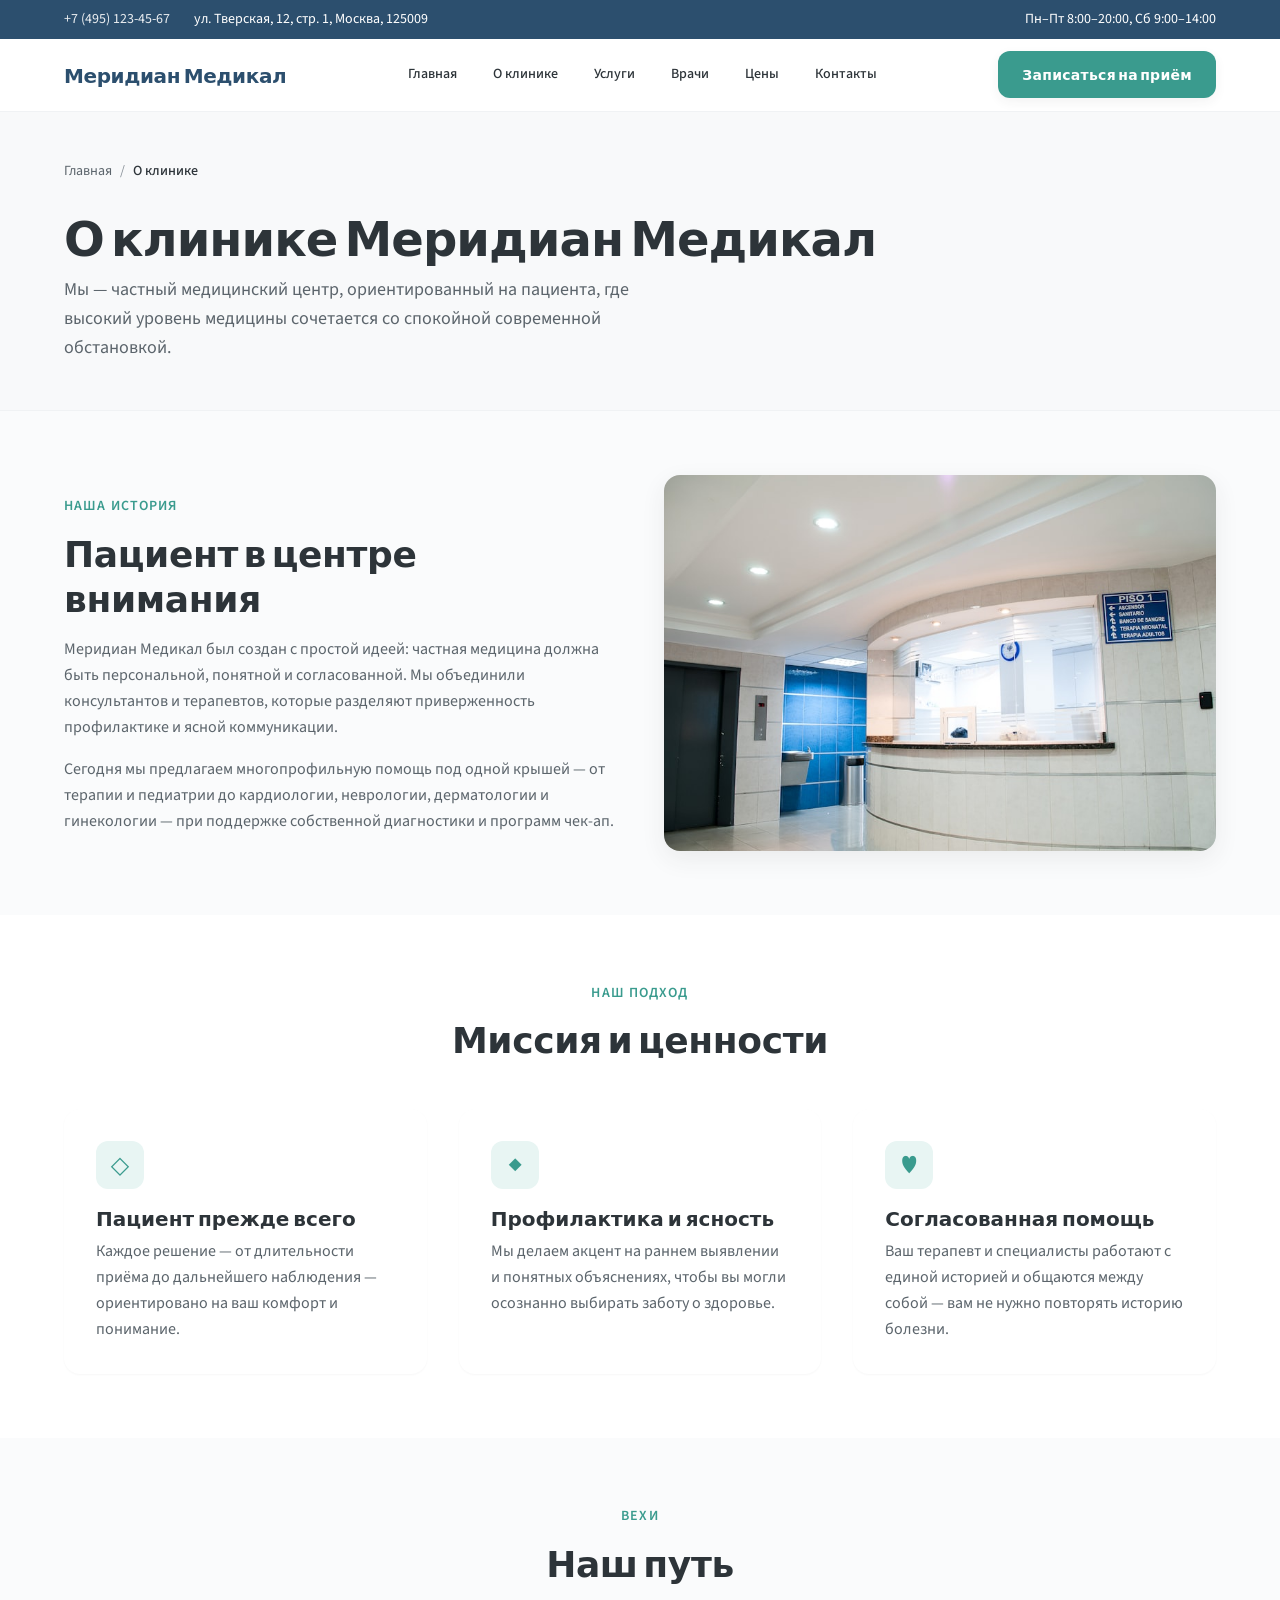
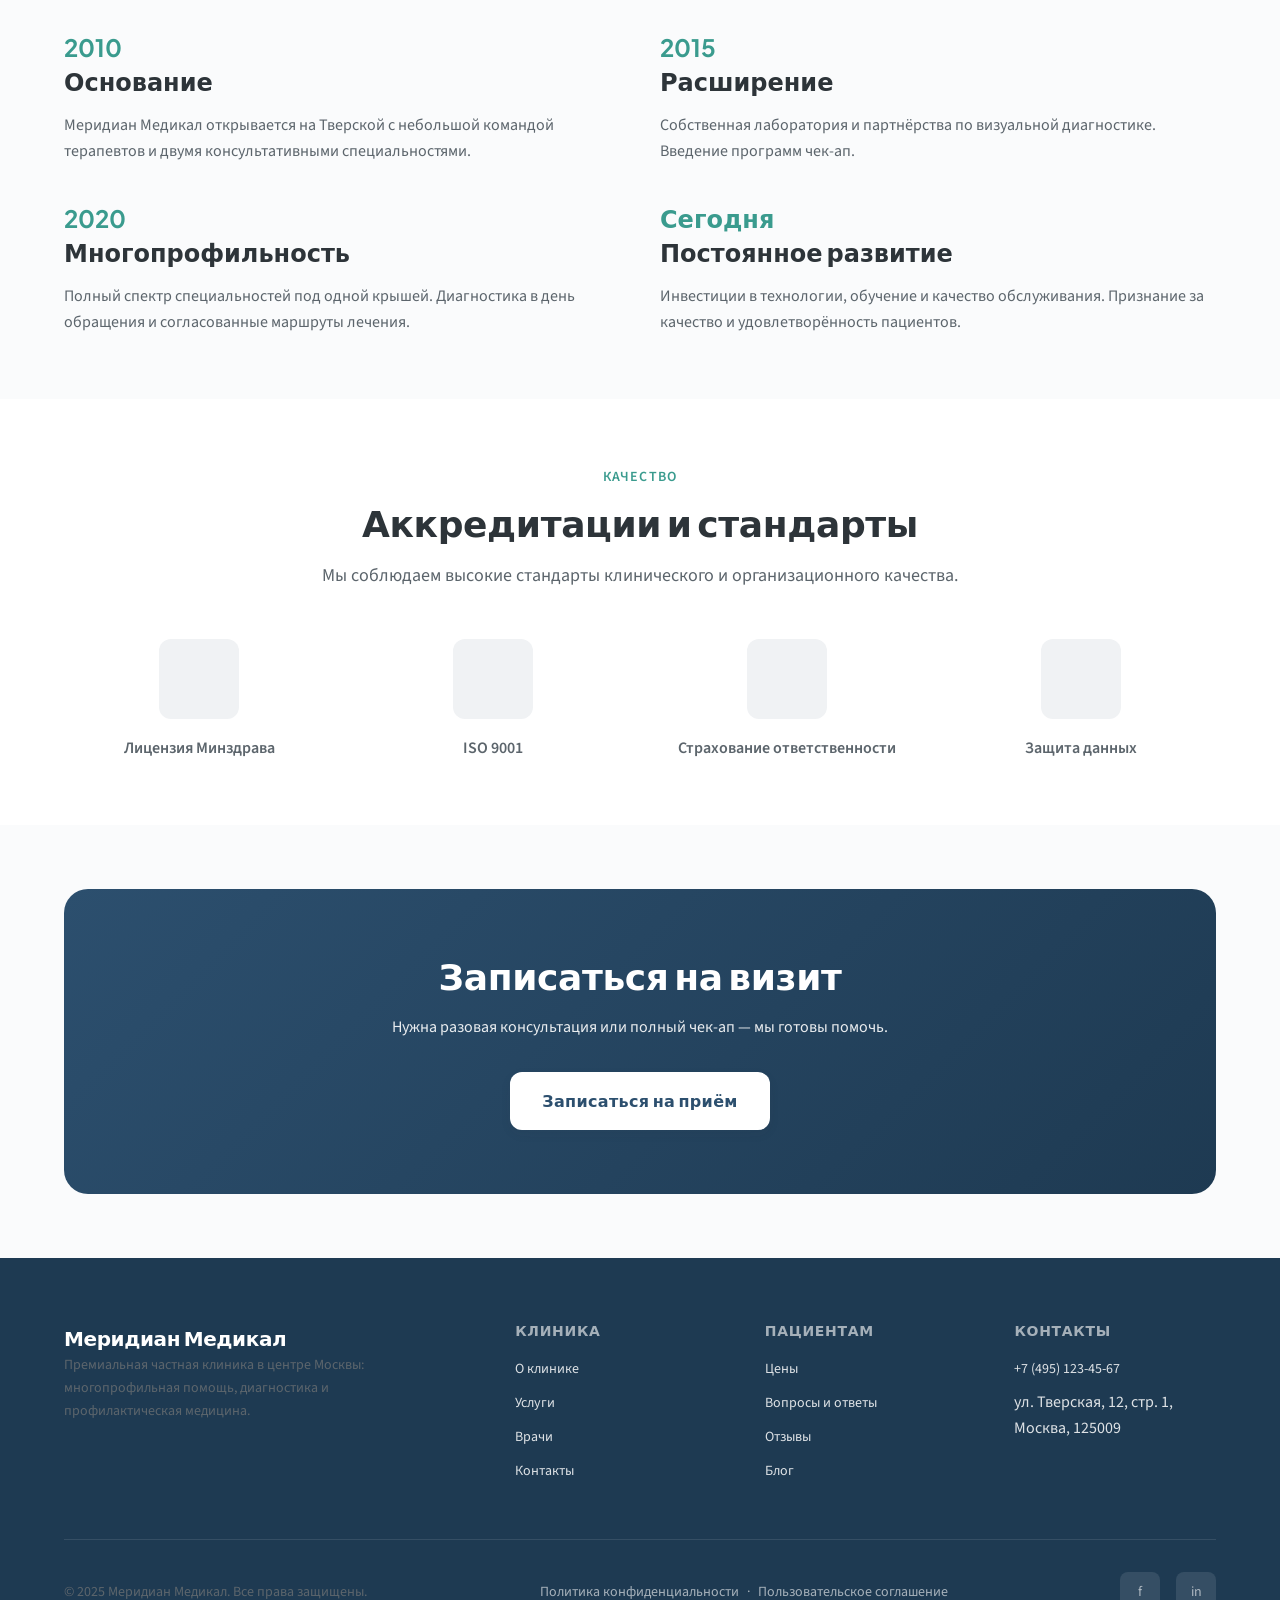
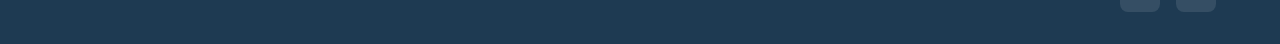
==== about.html @ b77b6111 "added files" ====
<!DOCTYPE html>
<html lang="ru">
<head>
  <meta charset="UTF-8">
  <meta name="viewport" content="width=device-width, initial-scale=1.0">
  <meta name="description" content="Наша история, миссия и ценности. Меридиан Медикал — частная клиника, ориентированная на пациента, в Москве.">
  <title>О нас | Меридиан Медикал</title>
  <link rel="preconnect" href="https://fonts.googleapis.com">
  <link rel="preconnect" href="https://fonts.gstatic.com" crossorigin>
  <link href="https://fonts.googleapis.com/css2?family=Plus+Jakarta+Sans:wght@400;500;600;700&family=Source+Sans+3:wght@400;500;600&display=swap" rel="stylesheet">
  <link rel="stylesheet" href="css/variables.css">
  <link rel="stylesheet" href="css/base.css">
  <link rel="stylesheet" href="css/components.css">
  <link rel="stylesheet" href="css/layout.css">
</head>
<body>
  <a href="#main" class="skip-link">Перейти к основному содержимому</a>
  <div class="topbar">
    <div class="container topbar__inner">
      <div class="topbar__left">
        <span class="topbar__item"><a href="tel:+74951234567">+7 (495) 123-45-67</a></span>
        <span class="topbar__item">ул. Тверская, 12, стр. 1, Москва, 125009</span>
      </div>
      <div class="topbar__right">
        <span class="topbar__item">Пн–Пт 8:00–20:00, Сб 9:00–14:00</span>
      </div>
    </div>
  </div>
  <header class="site-header" id="header">
    <div class="container header-inner">
      <a href="index.html" class="header-logo">Меридиан Медикал</a>
      <nav class="main-nav" aria-label="Основная навигация">
        <ul class="nav-list">
          <li class="nav-item"><a href="index.html" class="nav-link">Главная</a></li>
          <li class="nav-item"><a href="about.html" class="nav-link">О клинике</a></li>
          <li class="nav-item nav-item--dropdown">
            <a href="services.html" class="nav-link">Услуги</a>
            <ul class="nav-dropdown">
              <li><a href="service-cardiology.html">Кардиология</a></li>
              <li><a href="services.html#diagnostics">Диагностика</a></li>
              <li><a href="checkup-packages.html">Программы чек-ап</a></li>
            </ul>
          </li>
          <li class="nav-item"><a href="doctors.html" class="nav-link">Врачи</a></li>
          <li class="nav-item"><a href="pricing.html" class="nav-link">Цены</a></li>
          <li class="nav-item"><a href="contact.html" class="nav-link">Контакты</a></li>
        </ul>
      </nav>
      <a href="contact.html#booking" class="btn btn--primary">Записаться на приём</a>
      <button type="button" class="menu-toggle" aria-label="Открыть меню" aria-expanded="false">
        <svg width="24" height="24" fill="none" stroke="currentColor" stroke-width="2" viewBox="0 0 24 24"><path d="M3 6h18M3 12h18M3 18h18"/></svg>
      </button>
    </div>
  </header>

  <main id="main">
    <section class="page-hero">
      <div class="container">
        <nav class="breadcrumbs" aria-label="Хлебные крошки">
          <a href="index.html">Главная</a>
          <span class="breadcrumbs__sep">/</span>
          <span class="breadcrumbs__current">О клинике</span>
        </nav>
        <h1 class="page-hero__title">О клинике Меридиан Медикал</h1>
        <p class="section-desc" style="margin-bottom: 0; max-width: 36rem;">Мы — частный медицинский центр, ориентированный на пациента, где высокий уровень медицины сочетается со спокойной современной обстановкой.</p>
      </div>
    </section>

    <section class="section">
      <div class="container">
        <div class="grid-2" style="align-items: center; gap: var(--space-12);">
          <div class="reveal">
            <span class="section-label">Наша история</span>
            <h2 class="section-title">Пациент в центре внимания</h2>
            <p>Меридиан Медикал был создан с простой идеей: частная медицина должна быть персональной, понятной и согласованной. Мы объединили консультантов и терапевтов, которые разделяют приверженность профилактике и ясной коммуникации.</p>
            <p>Сегодня мы предлагаем многопрофильную помощь под одной крышей — от терапии и педиатрии до кардиологии, неврологии, дерматологии и гинекологии — при поддержке собственной диагностики и программ чек-ап.</p>
          </div>
          <div class="reveal">
            <img src="images/p8.jpg" alt="Интерьер клиники Меридиан Медикал" style="border-radius: var(--radius-xl); box-shadow: var(--shadow-lg);">
          </div>
        </div>
      </div>
    </section>

    <section class="section section--alt">
      <div class="container">
        <header class="section-header reveal">
          <span class="section-label">Наш подход</span>
          <h2 class="section-title">Миссия и ценности</h2>
        </header>
        <div class="grid-3">
          <div class="card service-card reveal">
            <div class="service-card__icon" aria-hidden="true">◇</div>
            <h3 class="service-card__title">Пациент прежде всего</h3>
            <p class="service-card__desc">Каждое решение — от длительности приёма до дальнейшего наблюдения — ориентировано на ваш комфорт и понимание.</p>
          </div>
          <div class="card service-card reveal">
            <div class="service-card__icon" aria-hidden="true">◆</div>
            <h3 class="service-card__title">Профилактика и ясность</h3>
            <p class="service-card__desc">Мы делаем акцент на раннем выявлении и понятных объяснениях, чтобы вы могли осознанно выбирать заботу о здоровье.</p>
          </div>
          <div class="card service-card reveal">
            <div class="service-card__icon" aria-hidden="true">♥</div>
            <h3 class="service-card__title">Согласованная помощь</h3>
            <p class="service-card__desc">Ваш терапевт и специалисты работают с единой историей и общаются между собой — вам не нужно повторять историю болезни.</p>
          </div>
        </div>
      </div>
    </section>

    <section class="section">
      <div class="container">
        <header class="section-header reveal">
          <span class="section-label">Вехи</span>
          <h2 class="section-title">Наш путь</h2>
        </header>
        <div class="grid-2" style="gap: var(--space-10);">
          <div class="reveal">
            <p class="stat__value" style="color: var(--color-accent); font-size: var(--text-2xl);">2010</p>
            <h3>Основание</h3>
            <p>Меридиан Медикал открывается на Тверской с небольшой командой терапевтов и двумя консультативными специальностями.</p>
          </div>
          <div class="reveal">
            <p class="stat__value" style="color: var(--color-accent); font-size: var(--text-2xl);">2015</p>
            <h3>Расширение</h3>
            <p>Собственная лаборатория и партнёрства по визуальной диагностике. Введение программ чек-ап.</p>
          </div>
          <div class="reveal">
            <p class="stat__value" style="color: var(--color-accent); font-size: var(--text-2xl);">2020</p>
            <h3>Многопрофильность</h3>
            <p>Полный спектр специальностей под одной крышей. Диагностика в день обращения и согласованные маршруты лечения.</p>
          </div>
          <div class="reveal">
            <p class="stat__value" style="color: var(--color-accent); font-size: var(--text-2xl);">Сегодня</p>
            <h3>Постоянное развитие</h3>
            <p>Инвестиции в технологии, обучение и качество обслуживания. Признание за качество и удовлетворённость пациентов.</p>
          </div>
        </div>
      </div>
    </section>

    <section class="section section--alt">
      <div class="container">
        <header class="section-header reveal">
          <span class="section-label">Качество</span>
          <h2 class="section-title">Аккредитации и стандарты</h2>
          <p class="section-desc">Мы соблюдаем высокие стандарты клинического и организационного качества.</p>
        </header>
        <div class="grid-4" style="text-align: center;">
          <div class="reveal">
            <div style="width: 5rem; height: 5rem; margin: 0 auto var(--space-4); background: var(--color-border-light); border-radius: var(--radius-lg);"></div>
            <p style="font-weight: 600; margin-bottom: 0;">Лицензия Минздрава</p>
          </div>
          <div class="reveal">
            <div style="width: 5rem; height: 5rem; margin: 0 auto var(--space-4); background: var(--color-border-light); border-radius: var(--radius-lg);"></div>
            <p style="font-weight: 600; margin-bottom: 0;">ISO 9001</p>
          </div>
          <div class="reveal">
            <div style="width: 5rem; height: 5rem; margin: 0 auto var(--space-4); background: var(--color-border-light); border-radius: var(--radius-lg);"></div>
            <p style="font-weight: 600; margin-bottom: 0;">Страхование ответственности</p>
          </div>
          <div class="reveal">
            <div style="width: 5rem; height: 5rem; margin: 0 auto var(--space-4); background: var(--color-border-light); border-radius: var(--radius-lg);"></div>
            <p style="font-weight: 600; margin-bottom: 0;">Защита данных</p>
          </div>
        </div>
      </div>
    </section>

    <section class="section">
      <div class="container">
        <div class="cta-block reveal">
          <h2 class="cta-block__title">Записаться на визит</h2>
          <p class="cta-block__desc">Нужна разовая консультация или полный чек-ап — мы готовы помочь.</p>
          <a href="contact.html#booking" class="btn btn--primary btn--lg">Записаться на приём</a>
        </div>
      </div>
    </section>
  </main>

  <footer class="site-footer">
    <div class="container">
      <div class="footer-grid">
        <div class="footer-brand">
          <a href="index.html" class="header-logo">Меридиан Медикал</a>
          <p class="footer-desc">Премиальная частная клиника в центре Москвы: многопрофильная помощь, диагностика и профилактическая медицина.</p>
        </div>
        <div class="footer-nav"><h4>Клиника</h4><ul><li><a href="about.html">О клинике</a></li><li><a href="services.html">Услуги</a></li><li><a href="doctors.html">Врачи</a></li><li><a href="contact.html">Контакты</a></li></ul></div>
        <div class="footer-nav"><h4>Пациентам</h4><ul><li><a href="pricing.html">Цены</a></li><li><a href="faq.html">Вопросы и ответы</a></li><li><a href="reviews.html">Отзывы</a></li><li><a href="blog.html">Блог</a></li></ul></div>
        <div class="footer-nav"><h4>Контакты</h4><ul><li><a href="tel:+74951234567">+7 (495) 123-45-67</a></li><li>ул. Тверская, 12, стр. 1, Москва, 125009</li></ul></div>
      </div>
      <div class="footer-bottom">
        <p style="margin: 0;">© 2025 Меридиан Медикал. Все права защищены.</p>
        <div><a href="#">Политика конфиденциальности</a><span style="margin: 0 var(--space-2);">·</span><a href="#">Пользовательское соглашение</a></div>
        <div class="footer-social"><a href="#" aria-label="Facebook">f</a><a href="#" aria-label="LinkedIn">in</a></div>
      </div>
    </div>
  </footer>
  <script src="js/main.js"></script>
</body>
</html>
---- css/variables.css ----
/* ============================================
   Meridian Medical — Design Tokens
   Premium private clinic design system
   ============================================ */

:root {
  /* Primary — deep desaturated blue */
  --color-primary: #2c4f6e;
  --color-primary-dark: #1e3a52;
  --color-primary-light: #3d6b8f;
  
  /* Secondary — soft teal / mint */
  --color-accent: #3a9b8e;
  --color-accent-light: #5bb5a8;
  --color-accent-muted: #e8f5f3;
  
  /* Neutrals */
  --color-bg: #fafbfc;
  --color-bg-warm: #f8f9fa;
  --color-surface: #ffffff;
  --color-border: #e8ebed;
  --color-border-light: #f0f2f4;
  
  /* Text */
  --color-text: #2d3439;
  --color-text-muted: #5c656c;
  --color-text-light: #8a9299;
  
  /* Typography */
  --font-heading: 'Plus Jakarta Sans', system-ui, -apple-system, sans-serif;
  --font-body: 'Source Sans 3', system-ui, -apple-system, sans-serif;
  
  --text-xs: 0.75rem;
  --text-sm: 0.875rem;
  --text-base: 1rem;
  --text-lg: 1.125rem;
  --text-xl: 1.25rem;
  --text-2xl: 1.5rem;
  --text-3xl: 1.875rem;
  --text-4xl: 2.25rem;
  --text-5xl: 3rem;
  --text-6xl: 3.75rem;
  
  --leading-tight: 1.25;
  --leading-snug: 1.375;
  --leading-normal: 1.5;
  --leading-relaxed: 1.625;
  --leading-loose: 1.75;
  
  /* Spacing */
  --space-1: 0.25rem;
  --space-2: 0.5rem;
  --space-3: 0.75rem;
  --space-4: 1rem;
  --space-5: 1.25rem;
  --space-6: 1.5rem;
  --space-8: 2rem;
  --space-10: 2.5rem;
  --space-12: 3rem;
  --space-16: 4rem;
  --space-20: 5rem;
  --space-24: 6rem;
  --space-32: 8rem;
  
  /* Layout */
  --container-max: 75rem;
  --container-narrow: 45rem;
  --header-height: 4.5rem;
  --topbar-height: 2.5rem;
  
  /* Radius */
  --radius-sm: 0.375rem;
  --radius-md: 0.5rem;
  --radius-lg: 0.75rem;
  --radius-xl: 1rem;
  --radius-2xl: 1.5rem;
  --radius-full: 9999px;
  
  /* Shadows */
  --shadow-sm: 0 1px 2px rgba(45, 52, 57, 0.04);
  --shadow-md: 0 4px 12px rgba(45, 52, 57, 0.06);
  --shadow-lg: 0 8px 24px rgba(45, 52, 57, 0.08);
  --shadow-xl: 0 16px 48px rgba(45, 52, 57, 0.1);
  
  /* Transitions */
  --ease-out: cubic-bezier(0.33, 1, 0.68, 1);
  --transition-fast: 0.15s var(--ease-out);
  --transition-base: 0.25s var(--ease-out);
  --transition-slow: 0.4s var(--ease-out);
}
---- css/base.css ----
/* ============================================
   Base — Reset, typography, global
   ============================================ */

*,
*::before,
*::after {
  box-sizing: border-box;
}

html {
  scroll-behavior: smooth;
}

body {
  margin: 0;
  font-family: var(--font-body);
  font-size: var(--text-base);
  line-height: var(--leading-relaxed);
  color: var(--color-text);
  background-color: var(--color-bg);
  -webkit-font-smoothing: antialiased;
  -moz-osx-font-smoothing: grayscale;
}

img {
  max-width: 100%;
  height: auto;
  display: block;
}

a {
  color: var(--color-primary);
  text-decoration: none;
  transition: color var(--transition-fast);
}

a:hover {
  color: var(--color-accent);
}

a:focus-visible {
  outline: 2px solid var(--color-accent);
  outline-offset: 2px;
}

h1, h2, h3, h4, h5, h6 {
  font-family: var(--font-heading);
  font-weight: 600;
  line-height: var(--leading-tight);
  color: var(--color-text);
  margin-top: 0;
  margin-bottom: var(--space-4);
}

h1 { font-size: var(--text-5xl); letter-spacing: -0.02em; }
h2 { font-size: var(--text-4xl); letter-spacing: -0.01em; }
h3 { font-size: var(--text-2xl); }
h4 { font-size: var(--text-xl); }
h5 { font-size: var(--text-lg); }
h6 { font-size: var(--text-base); }

p {
  margin-top: 0;
  margin-bottom: var(--space-4);
  color: var(--color-text-muted);
}

p:last-child {
  margin-bottom: 0;
}

ul, ol {
  margin-top: 0;
  margin-bottom: var(--space-4);
  padding-left: var(--space-6);
}

button {
  font-family: inherit;
  cursor: pointer;
  border: none;
  background: none;
}

input, textarea, select {
  font-family: inherit;
  font-size: inherit;
}

/* Skip link for accessibility */
.skip-link {
  position: absolute;
  top: -100%;
  left: var(--space-4);
  z-index: 10000;
  padding: var(--space-2) var(--space-4);
  background: var(--color-primary);
  color: white;
  border-radius: var(--radius-md);
  transition: top var(--transition-fast);
}

.skip-link:focus {
  top: var(--space-4);
}
---- css/components.css ----
/* ============================================
   Components — Buttons, cards, forms, etc.
   ============================================ */

/* ----- Container ----- */
.container {
  width: 100%;
  max-width: var(--container-max);
  margin-left: auto;
  margin-right: auto;
  padding-left: var(--space-6);
  padding-right: var(--space-6);
}

.container--narrow {
  max-width: var(--container-narrow);
}

/* ----- Buttons ----- */
.btn {
  display: inline-flex;
  align-items: center;
  justify-content: center;
  gap: var(--space-2);
  padding: var(--space-3) var(--space-6);
  font-family: var(--font-heading);
  font-size: var(--text-sm);
  font-weight: 600;
  letter-spacing: 0.02em;
  border-radius: var(--radius-lg);
  transition: transform var(--transition-fast), box-shadow var(--transition-fast), background var(--transition-fast), color var(--transition-fast);
}

.btn:focus-visible {
  outline: 2px solid var(--color-accent);
  outline-offset: 2px;
}

.btn--primary {
  background: var(--color-accent);
  color: white;
  box-shadow: var(--shadow-md);
}

.btn--primary:hover {
  background: var(--color-accent-light);
  transform: translateY(-1px);
  box-shadow: var(--shadow-lg);
}

.btn--secondary {
  background: var(--color-surface);
  color: var(--color-primary);
  border: 1.5px solid var(--color-border);
}

.btn--secondary:hover {
  border-color: var(--color-accent);
  color: var(--color-accent);
}

.btn--ghost {
  background: transparent;
  color: var(--color-primary);
}

.btn--ghost:hover {
  background: var(--color-accent-muted);
  color: var(--color-accent);
}

.btn--lg {
  padding: var(--space-4) var(--space-8);
  font-size: var(--text-base);
}

/* ----- Section header ----- */
.section-header {
  text-align: center;
  margin-bottom: var(--space-12);
  max-width: 40rem;
  margin-left: auto;
  margin-right: auto;
}

.section-label {
  display: inline-block;
  font-size: var(--text-sm);
  font-weight: 600;
  letter-spacing: 0.08em;
  text-transform: uppercase;
  color: var(--color-accent);
  margin-bottom: var(--space-3);
}

.section-title {
  font-size: var(--text-4xl);
  margin-bottom: var(--space-4);
}

.section-desc {
  font-size: var(--text-lg);
  color: var(--color-text-muted);
  margin-bottom: 0;
}

/* ----- Cards ----- */
.card {
  background: var(--color-surface);
  border-radius: var(--radius-xl);
  box-shadow: var(--shadow-sm);
  overflow: hidden;
  transition: transform var(--transition-base), box-shadow var(--transition-base);
}

.card:hover {
  transform: translateY(-4px);
  box-shadow: var(--shadow-lg);
}

.card__media {
  aspect-ratio: 4/3;
  background: var(--color-border-light);
  overflow: hidden;
}

.card__media img {
  width: 100%;
  height: 100%;
  object-fit: cover;
  transition: transform var(--transition-slow);
}

.card:hover .card__media img {
  transform: scale(1.03);
}

.card__body {
  padding: var(--space-6);
}

.card__title {
  font-size: var(--text-xl);
  margin-bottom: var(--space-2);
}

.card__meta {
  font-size: var(--text-sm);
  color: var(--color-text-light);
  margin-bottom: var(--space-3);
}

/* Service card variant */
.service-card {
  padding: var(--space-8);
  height: 100%;
  display: flex;
  flex-direction: column;
}

.service-card__icon {
  width: 3rem;
  height: 3rem;
  border-radius: var(--radius-lg);
  background: var(--color-accent-muted);
  color: var(--color-accent);
  display: flex;
  align-items: center;
  justify-content: center;
  font-size: 1.5rem;
  margin-bottom: var(--space-4);
}

.service-card__title {
  font-size: var(--text-xl);
  margin-bottom: var(--space-2);
}

.service-card__desc {
  flex: 1;
  margin-bottom: var(--space-5);
  color: var(--color-text-muted);
}

/* Doctor card */
.doctor-card {
  text-align: center;
}

.doctor-card .card__media {
  aspect-ratio: 1;
}

.doctor-card__name {
  font-size: var(--text-xl);
  margin-bottom: var(--space-1);
}

.doctor-card__specialty {
  font-size: var(--text-sm);
  color: var(--color-accent);
  font-weight: 600;
  margin-bottom: var(--space-2);
}

.doctor-card__bio {
  font-size: var(--text-sm);
  color: var(--color-text-muted);
  margin-bottom: var(--space-4);
}

/* Testimonial card */
.testimonial-card {
  padding: var(--space-8);
}

.testimonial-card__quote {
  font-size: var(--text-lg);
  line-height: var(--leading-relaxed);
  color: var(--color-text);
  margin-bottom: var(--space-6);
  font-style: italic;
}

.testimonial-card__author {
  font-weight: 600;
  color: var(--color-text);
}

.testimonial-card__meta {
  font-size: var(--text-sm);
  color: var(--color-text-light);
}

/* Stats block */
.stats-grid {
  display: grid;
  grid-template-columns: repeat(auto-fit, minmax(10rem, 1fr));
  gap: var(--space-8);
  text-align: center;
}

.stat__value {
  font-family: var(--font-heading);
  font-size: var(--text-4xl);
  font-weight: 700;
  color: var(--color-accent);
  line-height: 1.2;
  margin-bottom: var(--space-1);
}

.stat__label {
  font-size: var(--text-sm);
  color: var(--color-text-muted);
}

/* ----- Forms ----- */
.form-group {
  margin-bottom: var(--space-5);
}

.form-label {
  display: block;
  font-size: var(--text-sm);
  font-weight: 600;
  color: var(--color-text);
  margin-bottom: var(--space-2);
}

.form-input,
.form-select,
.form-textarea {
  width: 100%;
  padding: var(--space-3) var(--space-4);
  border: 1.5px solid var(--color-border);
  border-radius: var(--radius-lg);
  background: var(--color-surface);
  color: var(--color-text);
  transition: border-color var(--transition-fast), box-shadow var(--transition-fast);
}

.form-input:focus,
.form-select:focus,
.form-textarea:focus {
  outline: none;
  border-color: var(--color-accent);
  box-shadow: 0 0 0 3px rgba(58, 155, 142, 0.15);
}

.form-input::placeholder,
.form-textarea::placeholder {
  color: var(--color-text-light);
}

.form-textarea {
  min-height: 8rem;
  resize: vertical;
}

.form-hint {
  font-size: var(--text-sm);
  color: var(--color-text-light);
  margin-top: var(--space-1);
}

/* ----- FAQ Accordion ----- */
.faq-item {
  border-bottom: 1px solid var(--color-border);
}

.faq-item:last-child {
  border-bottom: none;
}

.faq-trigger {
  width: 100%;
  display: flex;
  align-items: center;
  justify-content: space-between;
  padding: var(--space-5) 0;
  text-align: left;
  font-family: var(--font-heading);
  font-size: var(--text-lg);
  font-weight: 600;
  color: var(--color-text);
  background: none;
  border: none;
  cursor: pointer;
  transition: color var(--transition-fast);
}

.faq-trigger:hover {
  color: var(--color-accent);
}

.faq-trigger::after {
  content: '';
  width: 1.25rem;
  height: 1.25rem;
  background: url("data:image/svg+xml,%3Csvg xmlns='http://www.w3.org/2000/svg' fill='none' viewBox='0 0 24 24' stroke='%235c656c'%3E%3Cpath stroke-linecap='round' stroke-linejoin='round' stroke-width='2' d='M19 9l-7 7-7-7'/%3E%3C/svg%3E") no-repeat center;
  flex-shrink: 0;
  margin-left: var(--space-3);
  transition: transform var(--transition-base);
}

.faq-item.is-open .faq-trigger::after {
  transform: rotate(180deg);
}

.faq-content {
  max-height: 0;
  overflow: hidden;
  transition: max-height var(--transition-slow);
}

.faq-content__inner {
  padding-bottom: var(--space-5);
  color: var(--color-text-muted);
}

/* ----- Breadcrumbs ----- */
.breadcrumbs {
  display: flex;
  flex-wrap: wrap;
  align-items: center;
  gap: var(--space-2);
  font-size: var(--text-sm);
  color: var(--color-text-muted);
  margin-bottom: var(--space-6);
}

.breadcrumbs a {
  color: var(--color-text-muted);
}

.breadcrumbs a:hover {
  color: var(--color-accent);
}

.breadcrumbs__sep {
  color: var(--color-text-light);
}

.breadcrumbs__current {
  color: var(--color-text);
  font-weight: 500;
}

/* ----- Pricing card ----- */
.pricing-card {
  padding: var(--space-8);
  border: 1.5px solid var(--color-border);
  border-radius: var(--radius-xl);
  background: var(--color-surface);
  transition: border-color var(--transition-base), box-shadow var(--transition-base);
}

.pricing-card:hover {
  border-color: var(--color-accent);
  box-shadow: var(--shadow-lg);
}

.pricing-card--featured {
  border-color: var(--color-accent);
  box-shadow: 0 0 0 1px var(--color-accent);
  position: relative;
}

.pricing-card__name {
  font-size: var(--text-xl);
  margin-bottom: var(--space-2);
}

.pricing-card__price {
  font-family: var(--font-heading);
  font-size: var(--text-3xl);
  font-weight: 700;
  color: var(--color-primary);
  margin-bottom: var(--space-4);
}

.pricing-card__price-note {
  font-size: var(--text-sm);
  color: var(--color-text-light);
  margin-bottom: var(--space-5);
}

.pricing-card__features {
  list-style: none;
  padding: 0;
  margin: 0 0 var(--space-6);
}

.pricing-card__features li {
  display: flex;
  align-items: flex-start;
  gap: var(--space-2);
  padding: var(--space-2) 0;
  font-size: var(--text-sm);
  color: var(--color-text-muted);
}

.pricing-card__features li::before {
  content: '✓';
  color: var(--color-accent);
  font-weight: 700;
  flex-shrink: 0;
}

/* ----- Badge ----- */
.badge {
  display: inline-block;
  padding: var(--space-1) var(--space-3);
  font-size: var(--text-xs);
  font-weight: 600;
  letter-spacing: 0.05em;
  text-transform: uppercase;
  border-radius: var(--radius-full);
  background: var(--color-accent-muted);
  color: var(--color-accent);
}

/* ----- CTA block ----- */
.cta-block {
  padding: var(--space-16) var(--space-8);
  text-align: center;
  background: linear-gradient(135deg, var(--color-primary) 0%, var(--color-primary-dark) 100%);
  border-radius: var(--radius-2xl);
  color: white;
}

.cta-block__title {
  color: white;
  margin-bottom: var(--space-4);
}

.cta-block__desc {
  max-width: 32rem;
  margin-left: auto;
  margin-right: auto;
  margin-bottom: var(--space-8);
  color: rgba(255,255,255,0.9);
}

.cta-block .btn--primary {
  background: white;
  color: var(--color-primary);
}

.cta-block .btn--primary:hover {
  background: var(--color-accent-muted);
  color: var(--color-primary-dark);
}

/* ----- Gallery grid ----- */
.gallery-grid {
  display: grid;
  grid-template-columns: repeat(auto-fill, minmax(16rem, 1fr));
  gap: var(--space-4);
}

.gallery-grid__item {
  aspect-ratio: 4/3;
  border-radius: var(--radius-lg);
  overflow: hidden;
  background: var(--color-border-light);
}

.gallery-grid__item img {
  width: 100%;
  height: 100%;
  object-fit: cover;
  transition: transform var(--transition-slow);
}

.gallery-grid__item:hover img {
  transform: scale(1.05);
}
---- css/layout.css ----
/* ============================================
   Layout — Header, footer, sections, grid
   ============================================ */

/* ----- Top bar ----- */
.topbar {
  background: var(--color-primary);
  color: white;
  font-size: var(--text-sm);
  padding: var(--space-2) 0;
}

.topbar__inner {
  display: flex;
  flex-wrap: wrap;
  align-items: center;
  justify-content: space-between;
  gap: var(--space-4);
}

.topbar a {
  color: rgba(255,255,255,0.9);
}

.topbar a:hover {
  color: white;
}

.topbar__left,
.topbar__right {
  display: flex;
  align-items: center;
  gap: var(--space-6);
}

.topbar__item {
  display: flex;
  align-items: center;
  gap: var(--space-2);
}

/* ----- Header ----- */
.site-header {
  position: sticky;
  top: 0;
  z-index: 1000;
  background: rgba(255,255,255,0.95);
  backdrop-filter: blur(12px);
  border-bottom: 1px solid var(--color-border-light);
  transition: box-shadow var(--transition-base);
}

.site-header.is-scrolled {
  box-shadow: var(--shadow-md);
}

.header-inner {
  display: flex;
  align-items: center;
  justify-content: space-between;
  height: var(--header-height);
  gap: var(--space-8);
}

.header-logo {
  font-family: var(--font-heading);
  font-size: var(--text-xl);
  font-weight: 700;
  color: var(--color-primary);
  letter-spacing: -0.02em;
}

.header-logo:hover {
  color: var(--color-primary);
}

/* Main nav */
.main-nav {
  display: flex;
  align-items: center;
}

.nav-list {
  display: flex;
  align-items: center;
  gap: var(--space-1);
  list-style: none;
  margin: 0;
  padding: 0;
}

.nav-list a {
  display: block;
  padding: var(--space-2) var(--space-4);
  font-size: var(--text-sm);
  font-weight: 500;
  color: var(--color-text);
  border-radius: var(--radius-md);
  transition: background var(--transition-fast), color var(--transition-fast);
}

.nav-list a:hover {
  background: var(--color-accent-muted);
  color: var(--color-accent);
}

/* Dropdown */
.nav-item--dropdown {
  position: relative;
}

.nav-dropdown {
  position: absolute;
  top: 100%;
  left: 0;
  min-width: 12rem;
  padding: var(--space-2);
  background: var(--color-surface);
  border-radius: var(--radius-lg);
  box-shadow: var(--shadow-xl);
  opacity: 0;
  visibility: hidden;
  transform: translateY(-4px);
  transition: opacity var(--transition-base), transform var(--transition-base), visibility var(--transition-base);
  list-style: none;
  margin: 0;
}

.nav-item--dropdown:hover .nav-dropdown {
  opacity: 1;
  visibility: visible;
  transform: translateY(0);
}

.nav-dropdown a {
  display: block;
  padding: var(--space-2) var(--space-4);
  border-radius: var(--radius-md);
  white-space: nowrap;
}

/* Mobile menu */
.menu-toggle {
  display: none;
  padding: var(--space-2);
  color: var(--color-text);
}

.menu-toggle:hover {
  color: var(--color-accent);
}

@media (max-width: 900px) {
  .menu-toggle {
    display: flex;
    align-items: center;
    justify-content: center;
  }

  .main-nav {
    position: fixed;
    top: 0;
    right: 0;
    width: min(20rem, 85vw);
    height: 100vh;
    background: var(--color-surface);
    box-shadow: -4px 0 24px rgba(0,0,0,0.08);
    padding: var(--space-8);
    transform: translateX(100%);
    transition: transform var(--transition-slow);
    overflow-y: auto;
  }

  .main-nav.is-open {
    transform: translateX(0);
  }

  .nav-list {
    flex-direction: column;
    align-items: stretch;
    gap: var(--space-1);
  }

  .nav-list a {
    padding: var(--space-4);
  }

  .nav-dropdown {
    position: static;
    opacity: 1;
    visibility: visible;
    transform: none;
    box-shadow: none;
    background: var(--color-bg);
    margin-top: var(--space-2);
    margin-left: var(--space-4);
    display: none;
  }

  .nav-item--dropdown.is-open .nav-dropdown {
    display: block;
  }
}

/* ----- Hero ----- */
.hero {
  position: relative;
  min-height: 32rem;
  display: flex;
  align-items: center;
  background: var(--color-primary) linear-gradient(160deg, var(--color-primary) 0%, var(--color-primary-dark) 100%);
  color: white;
  overflow: hidden;
}

.hero__bg {
  position: absolute;
  inset: 0;
  opacity: 0.25;
}

.hero__bg img {
  width: 100%;
  height: 100%;
  object-fit: cover;
}

.hero__inner {
  position: relative;
  z-index: 1;
  padding: var(--space-16) 0;
}

.hero__title {
  font-size: clamp(2rem, 5vw, var(--text-6xl));
  color: white;
  margin-bottom: var(--space-4);
  max-width: 28rem;
}

.hero__text {
  font-size: var(--text-xl);
  color: rgba(255,255,255,0.9);
  margin-bottom: var(--space-8);
  max-width: 28rem;
}

.hero__actions {
  display: flex;
  flex-wrap: wrap;
  gap: var(--space-4);
}

.hero .btn--primary {
  background: var(--color-accent);
}

.hero .btn--primary:hover {
  background: var(--color-accent-light);
}

.hero .btn--secondary {
  background: rgba(255,255,255,0.15);
  border-color: rgba(255,255,255,0.4);
  color: white;
}

.hero .btn--secondary:hover {
  background: rgba(255,255,255,0.25);
  border-color: white;
  color: white;
}

/* Hero with image (home) */
.hero--split {
  min-height: 0;
  background: var(--color-bg-warm);
  color: var(--color-text);
}

.hero--split .hero__inner {
  display: grid;
  grid-template-columns: 1fr 1fr;
  gap: var(--space-12);
  align-items: center;
  padding: var(--space-16) 0;
}

.hero--split .hero__title {
  color: var(--color-text);
}

.hero--split .hero__text {
  color: var(--color-text-muted);
}

.hero__media {
  position: relative;
  border-radius: var(--radius-2xl);
  overflow: hidden;
  box-shadow: var(--shadow-xl);
  aspect-ratio: 4/3;
  background: var(--color-border-light);
}

.hero__media img {
  width: 100%;
  height: 100%;
  object-fit: cover;
}

@media (max-width: 900px) {
  .hero--split .hero__inner {
    grid-template-columns: 1fr;
    text-align: center;
  }

  .hero--split .hero__media {
    order: -1;
    max-width: 24rem;
    margin: 0 auto;
  }

  .hero__actions {
    justify-content: center;
  }
}

/* ----- Page hero (inner pages) ----- */
.page-hero {
  padding: var(--space-12) 0;
  background: var(--color-bg-warm);
  border-bottom: 1px solid var(--color-border-light);
}

.page-hero__title {
  margin-bottom: var(--space-2);
}

/* ----- Footer ----- */
.site-footer {
  background: var(--color-primary-dark);
  color: rgba(255,255,255,0.85);
  padding: var(--space-16) 0 var(--space-8);
}

.footer-grid {
  display: grid;
  grid-template-columns: 2fr repeat(3, 1fr);
  gap: var(--space-12);
  margin-bottom: var(--space-12);
}

.footer-brand .header-logo {
  color: white;
  margin-bottom: var(--space-4);
}

.footer-desc {
  font-size: var(--text-sm);
  line-height: var(--leading-relaxed);
  margin-bottom: var(--space-6);
  max-width: 20rem;
}

.footer-nav h4 {
  font-size: var(--text-sm);
  font-weight: 600;
  letter-spacing: 0.05em;
  text-transform: uppercase;
  color: rgba(255,255,255,0.6);
  margin-bottom: var(--space-4);
}

.footer-nav ul {
  list-style: none;
  margin: 0;
  padding: 0;
}

.footer-nav li {
  margin-bottom: var(--space-2);
}

.footer-nav a {
  color: rgba(255,255,255,0.85);
  font-size: var(--text-sm);
}

.footer-nav a:hover {
  color: white;
}

.footer-bottom {
  padding-top: var(--space-8);
  border-top: 1px solid rgba(255,255,255,0.1);
  display: flex;
  flex-wrap: wrap;
  align-items: center;
  justify-content: space-between;
  gap: var(--space-4);
  font-size: var(--text-sm);
  color: rgba(255,255,255,0.6);
}

.footer-bottom a {
  color: rgba(255,255,255,0.6);
}

.footer-bottom a:hover {
  color: white;
}

.footer-social {
  display: flex;
  gap: var(--space-4);
}

.footer-social a {
  display: flex;
  align-items: center;
  justify-content: center;
  width: 2.5rem;
  height: 2.5rem;
  border-radius: var(--radius-md);
  background: rgba(255,255,255,0.1);
  transition: background var(--transition-fast);
}

.footer-social a:hover {
  background: var(--color-accent);
  color: white;
}

@media (max-width: 768px) {
  .footer-grid {
    grid-template-columns: 1fr 1fr;
  }
}

@media (max-width: 480px) {
  .footer-grid {
    grid-template-columns: 1fr;
    text-align: center;
  }

  .footer-desc {
    margin-left: auto;
    margin-right: auto;
  }

  .footer-bottom {
    flex-direction: column;
  }
}

/* Featured article card: 2-col desktop, stack on small screens */
.featured-article-card {
  overflow: hidden;
  display: grid;
  grid-template-columns: 1fr 1fr;
  gap: 0;
}
@media (max-width: 768px) {
  .featured-article-card {
    grid-template-columns: 1fr;
  }
  .featured-article-card .card__media {
    min-height: 16rem;
  }
}

/* ----- Section spacing ----- */
.section {
  padding: var(--space-16) 0;
}

.section--alt {
  background: var(--color-surface);
}

.section--sm {
  padding: var(--space-10) 0;
}

/* ----- Grids ----- */
.grid-2 {
  display: grid;
  grid-template-columns: repeat(2, 1fr);
  gap: var(--space-8);
}

.grid-3 {
  display: grid;
  grid-template-columns: repeat(3, 1fr);
  gap: var(--space-8);
}

.grid-4 {
  display: grid;
  grid-template-columns: repeat(4, 1fr);
  gap: var(--space-6);
}

@media (max-width: 1024px) {
  .grid-4 { grid-template-columns: repeat(2, 1fr); }
  .grid-3 { grid-template-columns: repeat(2, 1fr); }
}

@media (max-width: 640px) {
  .grid-4,
  .grid-3,
  .grid-2 { grid-template-columns: 1fr; }
}

/* Reveal animation placeholder — JS will add .is-visible */
.reveal {
  opacity: 0;
  transform: translateY(1rem);
  transition: opacity 0.6s var(--ease-out), transform 0.6s var(--ease-out);
}

.reveal.is-visible {
  opacity: 1;
  transform: translateY(0);
}
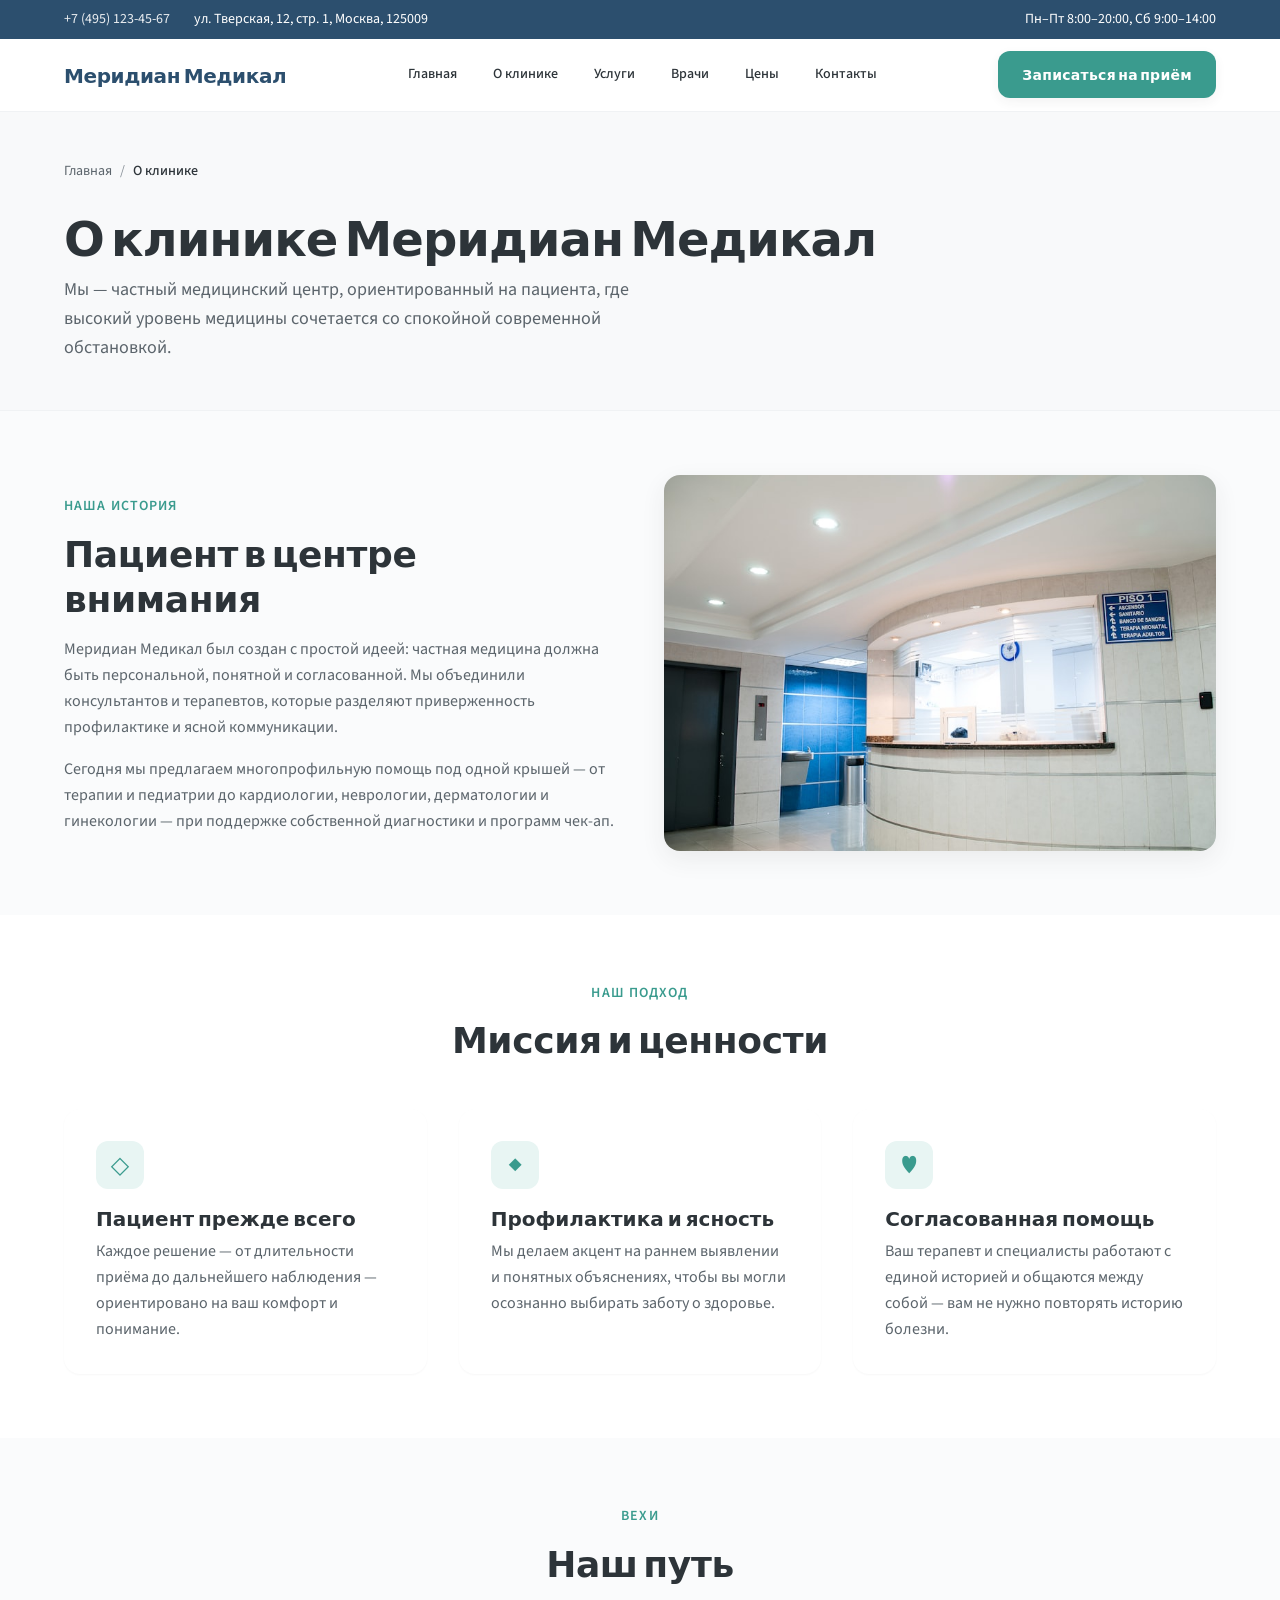
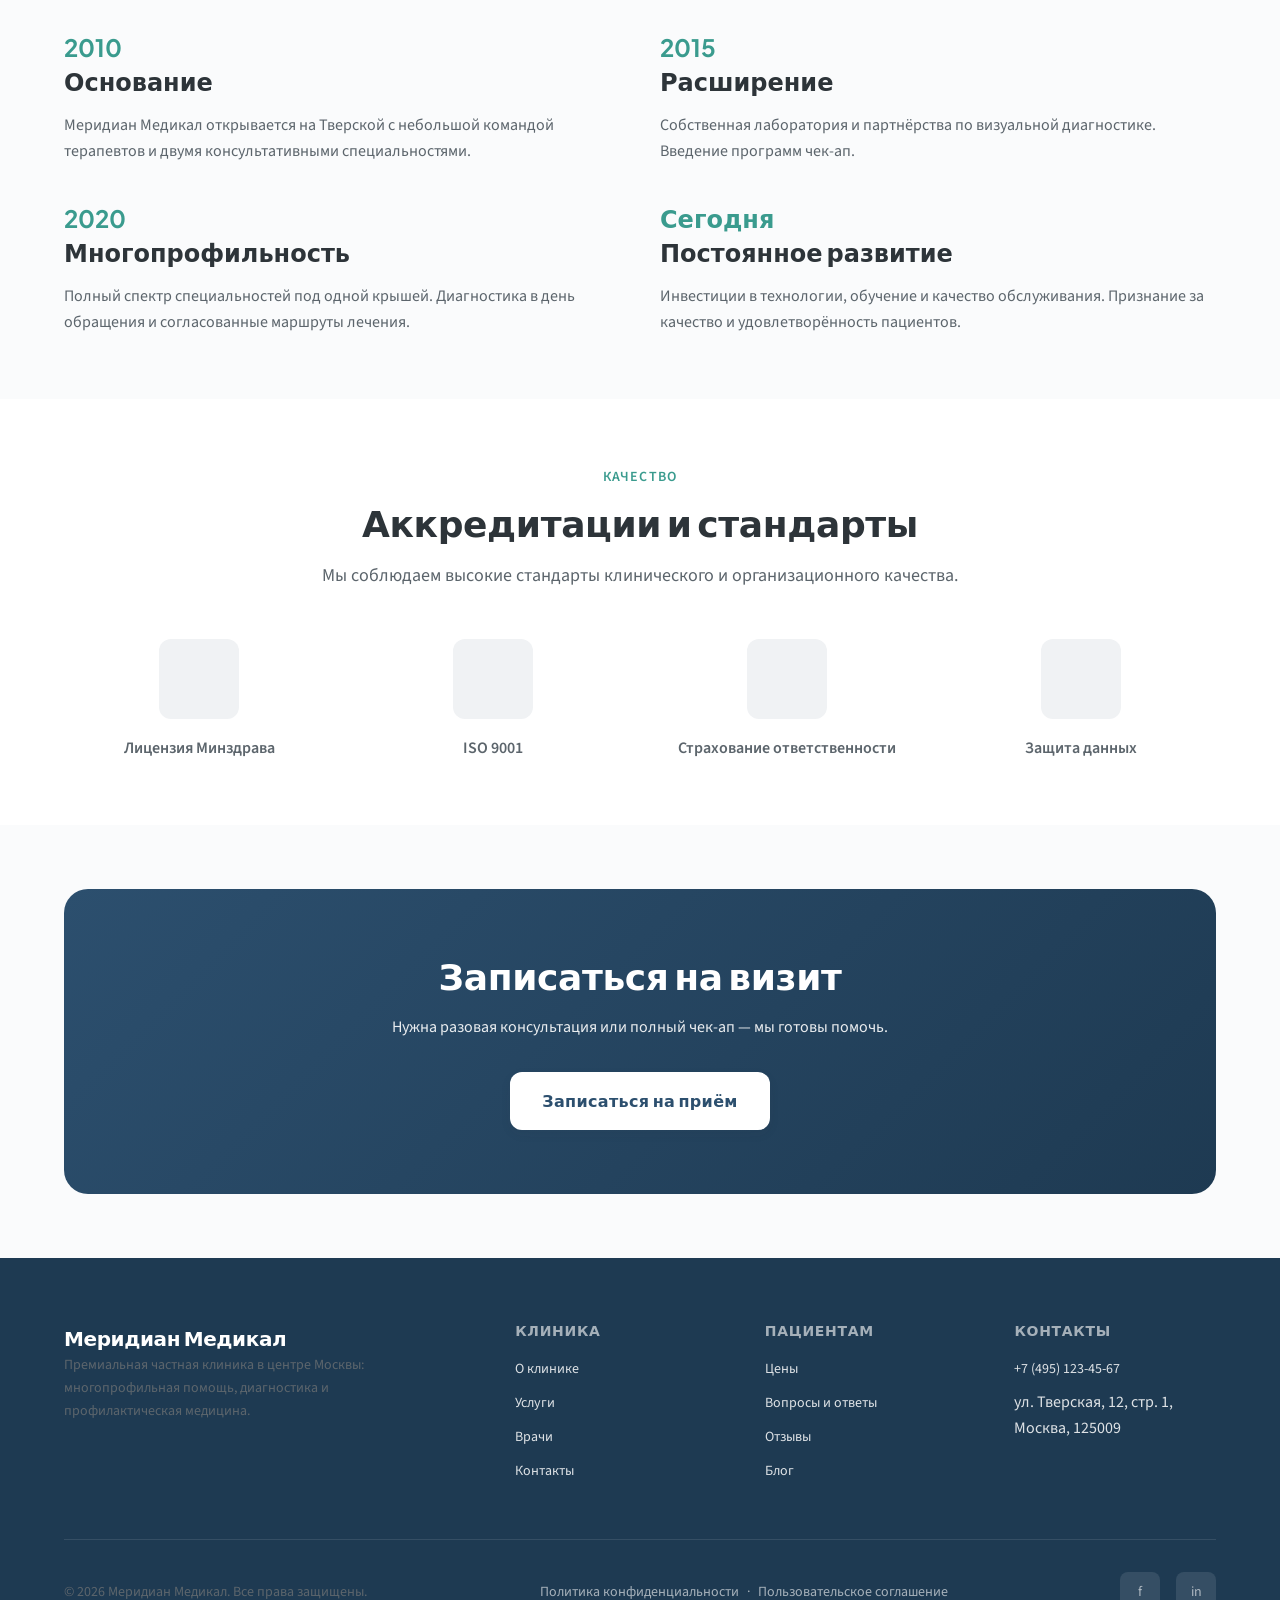
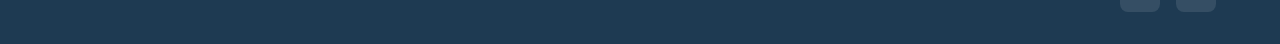
==== commit 90093607: "fixed photos changed 2025 to 2026" ====
--- a/about.html
+++ b/about.html
@@ -190,7 +190,7 @@
         <div class="footer-nav"><h4>Контакты</h4><ul><li><a href="tel:+74951234567">+7 (495) 123-45-67</a></li><li>ул. Тверская, 12, стр. 1, Москва, 125009</li></ul></div>
       </div>
       <div class="footer-bottom">
-        <p style="margin: 0;">© 2025 Меридиан Медикал. Все права защищены.</p>
+        <p style="margin: 0;">© 2026 Меридиан Медикал. Все права защищены.</p>
         <div><a href="#">Политика конфиденциальности</a><span style="margin: 0 var(--space-2);">·</span><a href="#">Пользовательское соглашение</a></div>
         <div class="footer-social"><a href="#" aria-label="Facebook">f</a><a href="#" aria-label="LinkedIn">in</a></div>
       </div>
